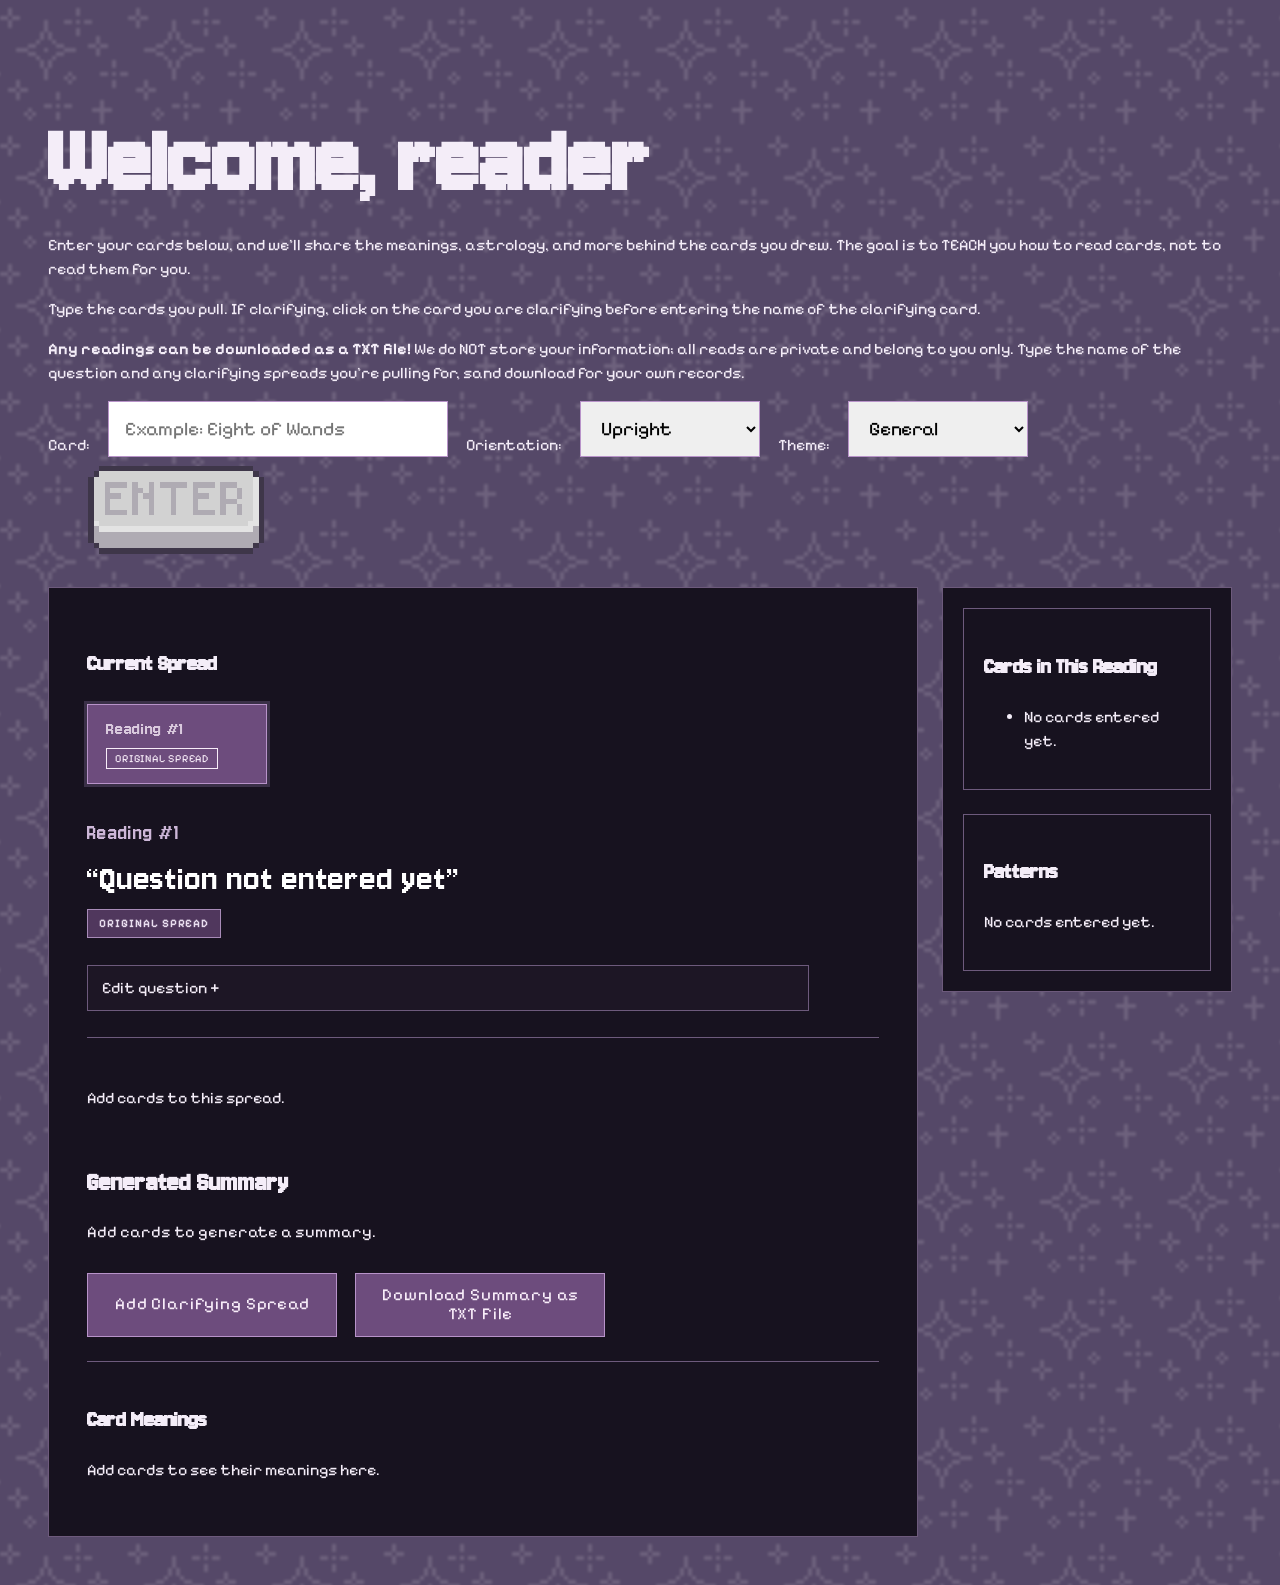
==== index.html @ 384c3857 "removed note text i forgot about" ====
<!DOCTYPE html>
<html>
<head>
  <meta charset="UTF-8">
  <title>Raven's Tarot Reader</title>

  <link rel="preconnect" href="https://fonts.googleapis.com">
  <link rel="preconnect" href="https://fonts.gstatic.com" crossorigin>
  <link href="https://fonts.googleapis.com/css2?family=Jersey+10&family=Pixelify+Sans:wght@400..700&display=swap" rel="stylesheet">

  <link rel="stylesheet" href="style.css?v=20">
</head>

<body>
  <h1>Welcome, reader</h1>

  <p>
    Enter your cards below, and we'll share the meanings, astrology, and more behind the cards you drew. The goal is to TEACH you how to read cards, not to read them for you. 

    <p> Type the cards you pull. If clarifying, click on the card you are clarifying before entering the name of the clarifying card. </p>

   <p> <b>Any readings can be downloaded as a TXT file!</b> We do NOT store your information; all reads are private and belong to you only. Type the name of the question and any clarifying spreads you're pulling for, sand download for your own records. </p>
    <p>
      <p>
        
      </p>
    </p>
  </p>

<section class="entry-area">
  <label for="cardName">Card:</label>
  <input id="cardName" placeholder="Example: Eight of Wands">

  <label for="orientation">Orientation:</label>
  <select id="orientation">
    <option value="upright">Upright</option>
    <option value="reversed">Reversed</option>
  </select>

  <label for="readingTheme">Theme:</label>
  <select id="readingTheme">
    <option value="general">General</option>
    <option value="love">Love</option>
    <option value="career">Career</option>
    <option value="feelings">Feelings</option>
    <option value="advice">Advice</option>
    <option value="outcome">Outcome</option>
  </select>

  <button
    id="addCardButton"
    class="pixel-enter-button"
    type="button"
    aria-label="Add card"
  >
    <img
      id="enterButtonImage"
      src="assets/buttons/enter-unpressed.gif"
      alt=""
      draggable="false"
    >
  </button>
</section>

<main class="reading-layout">
  <section class="spread-panel">
  <h2>Current Spread</h2>

  <div id="reading" class="reading-container"></div>

  <section class="spread-details-list">
    <h2>Card Meanings</h2>
    <div id="cardDetailsList">
      <p>Add cards to see their meanings here.</p>
    </div>
  </section>
</section>

  <aside class="pattern-panel">
    <section class="summary-box">
      <h2>Cards in This Reading</h2>
      <ul id="cardList"></ul>
    </section>

    <section class="summary-box">
      <h2>Patterns</h2>
      <div id="patterns">
        <p>No cards entered yet.</p>
      </div>
    </section>
  </aside>
</main>

  <script>
    

   
  </script>
  <script src="cards.js?v=3"></script>
<script src="script.js?v=20"></script>
</body>
</html>
---- style.css ----
body {
  font-family: Courier, serif;
  background: #16131d;
  color: #f4edf8;
  padding: 40px;
  line-height: 1.5;
}

h1 {
  font-family: "Jersey 10", sans-serif;
  font-size: clamp(3rem, 8vw, 7rem);
  line-height: 0.9;
  margin-bottom: 24px;
  color: #f4edf8;
}

h2,
button,
label {
  font-family: "Jersey 10", sans-serif;
}

body {
  background-color: #2b1a12; /* Fallback color */
  background-image: url("assets/background/raven-background.png");
  background-repeat: repeat;
  background-position: top left;
  background-size: 128px 128px;
}

button {
  font-family: "Jersey 10", sans-serif;
  background: #6d4c7d;
  color: #f8edf9;
  border: 1px solid #b893c9;
  border-radius: 0;
  padding: 12px 18px;
  cursor: pointer;
  letter-spacing: 0.05em;
}

.entry-area {
  display: flex;
  align-items: end;
  gap: 18px;
  flex-wrap: wrap;
  margin-bottom: 32px;
}

.entry-area input,
.entry-area select,
.entry-area button {
  height: 56px;
  box-sizing: border-box;
  font-size: 1.2rem;
  padding: 0 16px;
  border: 1px solid #b893c9;
  border-radius: 0;
}

.entry-area input {
  width: 340px;
}

.entry-area select {
  width: 180px;
}

.entry-area button {
  width: 170px;
  display: inline-flex;
  align-items: center;
  justify-content: center;
}

.reading-layout {
  display: grid;
  grid-template-columns: minmax(0, 3fr) minmax(280px, 1fr);
  gap: 24px;
  align-items: start;
}

.spread-panel,
.pattern-panel,
.card-details-panel,
.summary-box {
  border: 1px solid #6d5a7c;
  background: #17121f;
  border-radius: 0;
  padding: 20px;
}

.pattern-panel {
  display: flex;
  flex-direction: column;
  gap: 24px;
}

.spread-table {
  display: grid;
  grid-template-columns: repeat(5, minmax(120px, 1fr));
  gap: 16px;
  align-items: start;
}

.card-stack {
  display: flex;
  flex-direction: column;
  gap: 8px;
}

.spread-card {
  border: 1px solid #6d5a7c;
  background: #211b2b;
  padding: 10px;
  cursor: pointer;
  box-sizing: border-box;
}

.spread-card img {
  width: 100%;
  height: auto;
  display: block;
  border: 1px solid #6d5a7c;
}

.spread-card-title {
  margin: 8px 0 4px;
  font-family: "Jersey 10", sans-serif;
  font-size: 1.2rem;
}

.spread-card-orientation {
  margin: 0 0 8px;
  font-size: 0.85rem;
}

.clarifier-card {
  margin-left: 12px;
  transform: scale(0.92);
  border-color: #b893c9;
}

.card-controls {
  display: flex;
  gap: 6px;
  flex-wrap: wrap;
  margin-top: 8px;
}

.card-controls button {
  font-size: 0.9rem;
  padding: 6px 8px;
  min-width: auto;
}

.card-image.reversed-card-image,
.spread-card img.reversed-card-image {
  transform: rotate(180deg);
}

.spread-heading {
  display: flex;
  flex-direction: column;
  align-items: flex-start;
  gap: 8px;
  margin-bottom: 28px;
}

.spread-number {
  margin: 0;
  color: #cdb7d8;
  font-family: "Jersey 10", sans-serif;
  font-size: 1.35rem;
  letter-spacing: 0.04em;
}

.spread-question {
  margin: 0;
  max-width: 900px;
  color: #ffffff;
  font-family: "Courier New", monospace;
  font-size: clamp(1.25rem, 2vw, 1.75rem);
  font-weight: normal;
  line-height: 1.45;
}

.spread-tag {
  display: inline-flex;
  align-items: center;
  width: fit-content;
  min-height: 30px;
  padding: 5px 12px;
  border: 1px solid #a88bb8;
  font-family: "Courier New", monospace;
  font-size: 0.75rem;
  font-weight: bold;
  letter-spacing: 0.08em;
  text-transform: uppercase;
}

.original-spread-tag {
  color: #eadff0;
  background: #50375d;
}

.clarifying-spread-tag {
  color: #f4e7ff;
  background: #704d7e;
}

@media (max-width: 1100px) {
  .reading-layout {
    grid-template-columns: 1fr;
  }

  .spread-table {
    grid-template-columns: repeat(3, minmax(120px, 1fr));
  }
}

@media (max-width: 700px) {
  .spread-table {
    grid-template-columns: repeat(2, minmax(120px, 1fr));
  }
}

@media (max-width: 480px) {
  .spread-table {
    grid-template-columns: 1fr;
  }
  
}

.pattern-message {
  border: 2px solid #3b244f;
  padding: 12px;
  margin: 12px 0;
  border-radius: 0;
}

.pattern-message h3 {
  margin: 0 0 8px;
  font-family: "Jersey 10", sans-serif;
  font-size: 1.4rem;
}

.pattern-message p {
  margin: 0;
}

.pattern-label {
  display: inline-block;
  margin-bottom: 8px;
  font-family: "Jersey 10", sans-serif;
  letter-spacing: 0.05em;
  background: rgba(22, 19, 29, 0.12);
  border: 1px solid currentColor;
  padding: 3px 8px;
}

.spread-details-list {
  margin-top: 24px;
  border-top: 1px solid #6d5a7c;
  padding-top: 20px;
}

.card-detail-entry {
  border: 1px solid #6d5a7c;
  background: #211b2b;
  padding: 16px;
  margin-bottom: 16px;
}

.card-detail-clarifier {
  border-color: #b893c9;
  background: #2a2036;
  margin-left: 20px;
}

.card-detail-clarifier h3::before {
  content: "Clarifier: ";
  color: #d8b4fe;
}

.clarified-by-note {
  border: 1px solid #b893c9;
  background: rgba(216, 180, 254, 0.12);
  color: #f4edf8;
  padding: 8px 10px;
}

.card-detail-entry h3 {
  margin-top: 0;
  font-family: "Jersey 10", sans-serif;
  font-size: 1.5rem;
}

.card-detail-entry p {
  margin: 0 0 8px;
}

.active-clarifier-target {
  border: 3px solid #d8b4fe;
  box-shadow: 0 0 0 4px rgba(216, 180, 254, 0.18);
}

.clarifier-card {
  margin-left: 16px;
  transform: scale(0.82);
  transform-origin: top left;
  border-color: #b893c9;
  opacity: 0.95;
}

.clarifier-card img {
  max-height: 180px;
  object-fit: contain;
}

.clarifier-card .spread-card-title {
  font-size: 1rem;
}

.clarifier-card .spread-card-orientation {
  font-size: 0.8rem;
}

.clarifier-card::before {
  content: "Clarifier";
  display: block;
  margin-bottom: 6px;
  font-family: "Jersey 10", sans-serif;
  font-size: 1rem;
  color: #d8b4fe;
}

/* Green: possible pattern */
.pattern-green {
  background: #d8f0df;
  color: #0f5f3d;
}

/* Yellow/gold: clear pattern */
.pattern-yellow {
  background: #fff0bf;
  color: #7a5700;
}

/* Red/burgundy: dominant pattern */
.pattern-red {
  background: #f4d0d6;
  color: #6b1f35;
}

/* -------------------------------------------------------------------------- */
/* Reading layout refresh                                                     */
/* -------------------------------------------------------------------------- */

.spread-panel {
  min-width: 0;
  padding: clamp(24px, 3vw, 42px);
}

.spread-navigation {
  display: flex;
  flex-wrap: wrap;
  gap: 16px;
  margin: 22px 0 34px;
}

.spread-tab {
  display: flex;
  flex: 0 1 310px;
  flex-direction: column;
  align-items: flex-start;
  gap: 5px;
  min-height: 108px;
  padding: 16px 18px;
  text-align: left;
}

.spread-tab-number {
  font-size: 1rem;
  opacity: 0.78;
}

.spread-tab-question {
  font-family: Courier, serif;
  font-size: 0.96rem;
  line-height: 1.35;
}

.spread-tab-tag {
  display: inline-flex;
  margin-top: 4px;
  padding: 3px 8px;
  border: 1px solid currentColor;
  font-family: Courier, serif;
  font-size: 0.68rem;
  letter-spacing: 0.07em;
  text-transform: uppercase;
}

.active-spread-tab {
  box-shadow: 0 0 0 3px rgba(216, 180, 254, 0.18);
}

.reading-spread {
  width: 100%;
  min-width: 0;
}

.spread-heading {
  gap: 9px;
  margin-bottom: 32px;
  padding-bottom: 26px;
  border-bottom: 1px solid #6d5a7c;
}

.spread-number {
  margin: 0;
  color: #cdb7d8;
  font-family: "Jersey 10", sans-serif;
  font-size: 1.35rem;
  letter-spacing: 0.05em;
}

.spread-question-display {
  margin: 0;
  max-width: 950px;
  color: #fff;
  font-family: Courier, serif;
  font-size: clamp(1.15rem, 2vw, 1.65rem);
  font-weight: normal;
  line-height: 1.45;
}

.spread-tag {
  min-height: auto;
  padding: 5px 11px;
  font-size: 0.72rem;
}

.question-editor {
  width: min(100%, 720px);
  margin-top: 18px;
}

.question-editor label {
  display: block;
  margin-bottom: 7px;
  font-size: 1.05rem;
}

.spread-question-input {
  width: 100%;
  min-height: 82px;
  box-sizing: border-box;
  resize: vertical;
  padding: 12px 14px;
  border: 1px solid #b893c9;
  background: #f7f2f8;
  color: #16131d;
  font: 1rem/1.45 Courier, serif;
}

.parent-spread-reference {
  display: flex;
  flex-direction: column;
  gap: 4px;
  max-width: 720px;
  margin-top: 8px;
  padding: 10px 12px;
  border-left: 3px solid #b893c9;
  background: #211b2b;
}

/* Cards now use readable fixed minimum widths and fill available space. */
.reading-spread .spread-table {
  display: grid;
  grid-template-columns: repeat(auto-fit, minmax(210px, 245px));
  gap: 26px;
  justify-content: start;
  align-items: start;
  width: 100%;
  margin: 10px 0 36px;
}

.card-stack {
  min-width: 0;
  gap: 14px;
}

.spread-card {
  display: flex;
  flex-direction: column;
  min-height: 405px;
  padding: 13px;
}

.spread-card-main-button {
  display: flex;
  flex: 1;
  flex-direction: column;
  align-items: center;
  width: 100%;
  min-height: 320px;
  padding: 16px;
  border: 1px solid #b893c9;
  background: #765184;
  box-sizing: border-box;
  text-align: center;
}

.spread-card-main-button img,
.spread-card img {
  width: auto;
  max-width: 100%;
  height: 210px;
  object-fit: contain;
  margin: 0 auto 15px;
}

.spread-card-title {
  margin: 0 0 8px;
  font-size: 1.65rem;
  line-height: 1.05;
}

.spread-card-orientation {
  margin: auto 0 0;
  font-size: 0.94rem;
  font-weight: bold;
}

.remove-card-button {
  width: 100%;
  min-height: 50px;
  margin-top: 12px;
  padding: 11px 14px;
  font-size: 1.05rem;
}

.clarifier-card {
  margin-left: 12px;
  transform: none;
  opacity: 1;
}

.clarifier-card .spread-card-main-button img {
  height: 180px;
}

.clarifier-badge {
  display: inline-flex;
  align-self: flex-start;
  margin-bottom: 8px;
  padding: 3px 8px;
  border: 1px solid #d8b4fe;
  color: #d8b4fe;
  font-family: Courier, serif;
  font-size: 0.7rem;
  letter-spacing: 0.06em;
  text-transform: uppercase;
}

.generated-summary {
  width: 100%;
  max-width: 900px;
  margin-top: 14px;
}

.generated-summary h3 {
  margin: 0 0 14px;
  font-family: "Jersey 10", sans-serif;
  font-size: 1.75rem;
}

.generated-summary p {
  max-width: 850px;
  margin: 0;
  font-size: 1.02rem;
  line-height: 1.75;
}

.spread-action-buttons {
  display: flex;
  flex-wrap: wrap;
  align-items: stretch;
  gap: 14px;
  width: 100%;
  margin-top: 26px;
}

.spread-action-buttons button {
  display: inline-flex;
  align-items: center;
  justify-content: center;
  min-width: 210px;
  min-height: 54px;
  padding: 12px 20px;
  font-size: 1.05rem;
  line-height: 1.15;
}

@media (max-width: 700px) {
  body {
    padding: 22px;
  }

  .spread-navigation {
    flex-direction: column;
  }

  .spread-tab {
    flex-basis: auto;
    width: 100%;
    box-sizing: border-box;
  }

  .reading-spread .spread-table {
    grid-template-columns: repeat(auto-fit, minmax(190px, 1fr));
  }
}

@media (max-width: 480px) {
  .reading-spread .spread-table {
    grid-template-columns: 1fr;
  }

  .spread-action-buttons {
    flex-direction: column;
  }

  .spread-action-buttons button {
    width: 100%;
  }
}


/* -------------------------------------------------------------------------- */
/* July 24 layout correction                                                   */
/* -------------------------------------------------------------------------- */

:root {
  --body-font: "Pixelify Sans", sans-serif;
  --heading-font: "Jersey 10", sans-serif;
}

body,
input,
select,
textarea,
p,
li,
small,
label,
.spread-tag,
.spread-tab-tag,
.spread-card-orientation,
.parent-spread-reference,
.generated-summary p,
.card-detail-entry p,
.pattern-message p {
  font-family: var(--body-font);
}

h1,
h2,
h3,
h4,
button,
.spread-number,
.spread-question-display,
.spread-card-title,
.spread-tab-number {
  font-family: var(--heading-font);
}

/* The #reading element is only a wrapper. Making it a grid caused the entire
   reading section to occupy one card-width column. */
#reading.reading-container {
  display: block;
  width: 100%;
  min-width: 0;
}

/* One compact navigation tab per spread. The question appears only once,
   in the active spread header below. */
.spread-navigation {
  display: flex;
  flex-wrap: wrap;
  gap: 14px;
}

.spread-tab {
  flex: 0 0 auto;
  width: auto;
  min-width: 180px;
  min-height: 76px;
  padding: 14px 18px;
}

.spread-tab-number {
  font-size: 1.2rem;
}

.spread-tab-tag {
  font-family: var(--body-font);
}

.spread-tab-question {
  display: none;
}

.spread-question-display {
  max-width: 1000px;
  font-family: var(--heading-font);
  font-size: clamp(1.8rem, 3vw, 2.8rem);
  line-height: 1.05;
  letter-spacing: 0.02em;
}

.spread-question-input {
  font-family: var(--body-font);
  font-size: 1.05rem;
}

/* Keep cards in horizontal rows until the viewport genuinely becomes narrow. */
.reading-spread .spread-table {
  display: grid;
  grid-template-columns: repeat(auto-fill, minmax(230px, 250px));
  gap: 30px;
  justify-content: start;
  align-items: start;
  width: 100%;
}

.card-stack {
  width: 100%;
  min-width: 0;
}

.spread-card {
  width: 100%;
}

/* Action buttons form one spaced row, wrapping only when needed. */
.spread-action-buttons {
  display: flex;
  flex-direction: row;
  flex-wrap: wrap;
  gap: 18px;
  align-items: stretch;
}

.spread-action-buttons button {
  flex: 0 1 250px;
  min-width: 230px;
}

@media (max-width: 760px) {
  .reading-spread .spread-table {
    grid-template-columns: repeat(2, minmax(190px, 1fr));
  }
}

@media (max-width: 500px) {
  .reading-spread .spread-table {
    grid-template-columns: 1fr;
  }

  .spread-action-buttons {
    flex-direction: column;
  }

  .spread-action-buttons button {
    width: 100%;
    min-width: 0;
  }
}


/* -------------------------------------------------------------------------- */
/* July 24 clarifier tree + question editor cleanup                           */
/* -------------------------------------------------------------------------- */

body {
  font-family: var(--body-font);
}

p,
ul,
ol,
li,
input,
select,
textarea,
label,
small,
.spread-tag,
.spread-tab-tag,
.spread-card-orientation,
.parent-spread-reference,
.generated-summary p,
.card-detail-entry p,
.pattern-message p,
.empty-spread-message,
.clarifier-badge,
.remove-card-button,
.spread-action-buttons button,
.entry-area button,
.spread-question-input,
.question-editor summary,
.question-editor-label {
  font-family: var(--body-font);
}

h1,
h2,
h3,
h4,
.spread-number,
.spread-question-display,
.spread-card-title,
.spread-tab-number,
.generated-summary h3,
.pattern-message h3,
.card-detail-entry h3 {
  font-family: var(--heading-font);
}

button {
  font-family: var(--body-font);
}

.spread-question-display {
  max-width: 840px;
}

.question-editor {
  width: min(100%, 720px);
  margin-top: 18px;
  border: 1px solid #6d5a7c;
  background: #1d1625;
}

.question-editor summary {
  list-style: none;
  cursor: pointer;
  padding: 10px 14px;
  font-size: 1rem;
  color: #f4edf8;
}

.question-editor summary::-webkit-details-marker {
  display: none;
}

.question-editor summary::after {
  content: " +";
}

.question-editor-open summary::after,
.question-editor[open] summary::after {
  content: " −";
}

.question-editor-label {
  display: block;
  padding: 0 14px 8px;
  font-size: 0.95rem;
}

.question-editor .spread-question-input {
  display: block;
  width: calc(100% - 28px);
  margin: 0 14px 14px;
}

.reading-spread .spread-table {
  grid-template-columns: repeat(auto-fill, minmax(255px, 275px));
  gap: 34px 22px;
}

.card-stack {
  display: flex;
  flex-direction: column;
  align-items: center;
  width: 100%;
}

.card-stack > .spread-card {
  width: 100%;
}

.card-stack-with-clarifiers {
  align-items: stretch;
}

.clarifier-tree {
  position: relative;
  width: 100%;
  margin-top: 2px;
  padding-top: 26px;
}

.clarifier-tree::before {
  content: "";
  position: absolute;
  top: 0;
  left: 50%;
  width: 1px;
  height: 24px;
  background: #b893c9;
  transform: translateX(-50%);
}

.clarifier-row {
  position: relative;
  display: flex;
  justify-content: center;
  gap: 12px;
  flex-wrap: nowrap;
  width: 100%;
  padding-top: 18px;
}

.clarifier-row::before {
  content: "";
  position: absolute;
  top: 0;
  left: 18%;
  right: 18%;
  height: 1px;
  background: #b893c9;
}

.single-clarifier .clarifier-row::before {
  left: 50%;
  right: 50%;
}

.clarifier-node {
  position: relative;
  display: flex;
  justify-content: center;
  flex: 1 1 0;
  min-width: 0;
  padding-top: 18px;
}

.clarifier-node::before {
  content: "";
  position: absolute;
  top: 0;
  left: 50%;
  width: 1px;
  height: 18px;
  background: #b893c9;
  transform: translateX(-50%);
}

.single-clarifier .clarifier-node {
  flex: 0 1 72%;
}

.clarifier-node .spread-card {
  width: 100%;
}

.clarifier-card {
  margin-left: 0;
  min-height: auto;
  padding: 8px;
  border-color: #b893c9;
}

.clarifier-card .spread-card-main-button {
  min-height: 230px;
  padding: 12px 10px;
}

.clarifier-card .spread-card-main-button img {
  height: 132px;
  margin-bottom: 10px;
}

.clarifier-card .spread-card-title {
  font-size: 1.12rem;
  line-height: 1.05;
}

.clarifier-card .spread-card-orientation {
  margin-top: 6px;
  font-size: 0.82rem;
}

.clarifier-card .remove-card-button {
  min-height: 40px;
  margin-top: 8px;
  font-size: 0.92rem;
}

.clarifier-badge {
  margin-bottom: 6px;
  font-size: 0.72rem;
}

@media (max-width: 900px) {
  .reading-spread .spread-table {
    grid-template-columns: repeat(auto-fit, minmax(240px, 1fr));
  }
}

@media (max-width: 760px) {
  .clarifier-row {
    flex-wrap: wrap;
  }

  .clarifier-row::before {
    display: none;
  }

  .clarifier-node {
    flex: 0 1 70%;
  }
}

@media (max-width: 560px) {
  .question-editor {
    width: 100%;
  }

  .clarifier-node,
  .single-clarifier .clarifier-node {
    flex-basis: 100%;
  }
}


/* -------------------------------------------------------------------------- */
/* Animated pixel-art Enter button                                             */
/* -------------------------------------------------------------------------- */

/* This overrides the regular .entry-area button rules for this image button. */
.entry-area .pixel-enter-button {
  width: 220px;
  height: 220px;
  flex: 0 0 220px;
  align-self: center;
  padding: 0;
  margin: -70px 0 -70px -12px;
  border: 0;
  outline: 0;
  background: transparent;
  box-shadow: none;
  appearance: none;
  -webkit-appearance: none;
  overflow: visible;
  cursor: pointer;
}

.entry-area .pixel-enter-button:hover,
.entry-area .pixel-enter-button:active {
  border: 0;
  background: transparent;
  box-shadow: none;
}

.entry-area .pixel-enter-button:active {
  transform: translateY(2px);
}

.entry-area .pixel-enter-button:focus-visible {
  outline: 3px solid #d8ba5e;
  outline-offset: -48px;
}

.entry-area .pixel-enter-button img {
  display: block;
  width: 100%;
  height: 100%;
  object-fit: contain;
  image-rendering: pixelated;
  image-rendering: crisp-edges;
  pointer-events: none;
  user-select: none;
  -webkit-user-drag: none;
}

@media (max-width: 700px) {
  .entry-area .pixel-enter-button {
    width: 190px;
    height: 190px;
    flex-basis: 190px;
    margin: -58px 0 -58px -10px;
  }
}


/* -------------------------------------------------------------------------- */
/* Enter button final visibility fix                                           */
/* -------------------------------------------------------------------------- */

section.entry-area button.pixel-enter-button {
  display: inline-flex !important;
  align-items: center !important;
  justify-content: center !important;
  width: 220px !important;
  height: 220px !important;
  min-width: 220px !important;
  min-height: 220px !important;
  flex: 0 0 220px !important;
  padding: 0 !important;
  margin: -70px 0 -70px 18px !important;
  border: 0 !important;
  background: transparent !important;
  overflow: visible !important;
  box-shadow: none !important;
}

section.entry-area button.pixel-enter-button > img#enterButtonImage {
  display: block !important;
  width: 220px !important;
  height: 220px !important;
  max-width: none !important;
  object-fit: contain !important;
  opacity: 1 !important;
  visibility: visible !important;
  image-rendering: pixelated;
  pointer-events: none;
}

@media (max-width: 700px) {
  section.entry-area button.pixel-enter-button {
    width: 190px !important;
    height: 190px !important;
    min-width: 190px !important;
    min-height: 190px !important;
    flex-basis: 190px !important;
    margin: -58px 0 -58px 10px !important;
  }

  section.entry-area button.pixel-enter-button > img#enterButtonImage {
    width: 190px !important;
    height: 190px !important;
  }
}
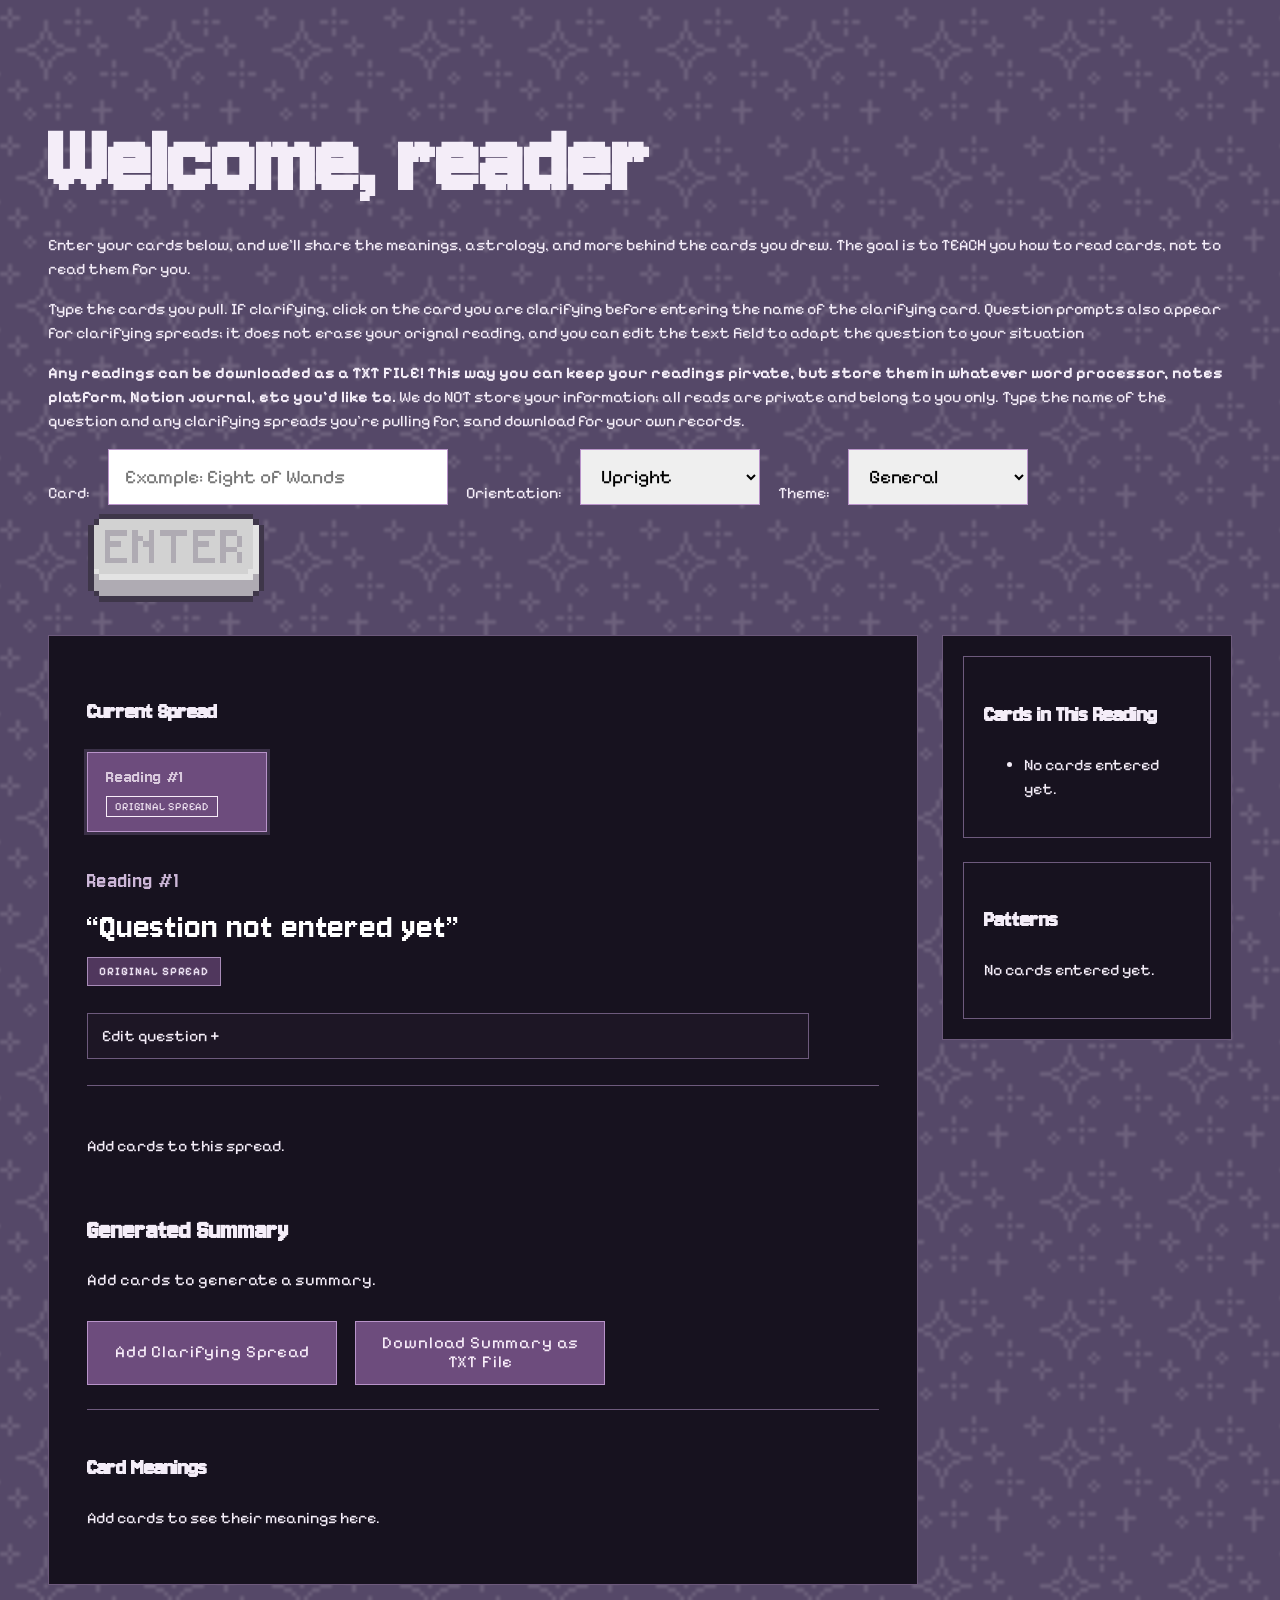
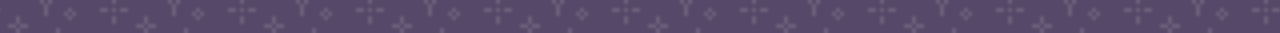
==== commit 5743f3de: "Updated the main text on site Updated instructions for clarifying cards and improved the download me" ====
--- a/index.html
+++ b/index.html
@@ -9,7 +9,7 @@
   <link rel="preconnect" href="https://fonts.gstatic.com" crossorigin>
   <link href="https://fonts.googleapis.com/css2?family=Jersey+10&family=Pixelify+Sans:wght@400..700&display=swap" rel="stylesheet">
 
-  <link rel="stylesheet" href="style.css?v=20">
+  <link rel="stylesheet" href="style.css?v=21">
 </head>
 
 <body>
@@ -18,9 +18,9 @@
   <p>
     Enter your cards below, and we'll share the meanings, astrology, and more behind the cards you drew. The goal is to TEACH you how to read cards, not to read them for you. 
 
-    <p> Type the cards you pull. If clarifying, click on the card you are clarifying before entering the name of the clarifying card. </p>
+    <p> Type the cards you pull. If clarifying, click on the card you are clarifying before entering the name of the clarifying card. Question prompts also appear for clarifying spreads; it does not erase your orignal reading, and you can edit the text field to adapt the question to your situation </p>
 
-   <p> <b>Any readings can be downloaded as a TXT file!</b> We do NOT store your information; all reads are private and belong to you only. Type the name of the question and any clarifying spreads you're pulling for, sand download for your own records. </p>
+   <p> <b>Any readings can be downloaded as a TXT FILE! This way you can keep your readings pirvate, but store them in whatever word processor, notes platform, Notion journal, etc you'd like to. </b> We do NOT store your information; all reads are private and belong to you only. Type the name of the question and any clarifying spreads you're pulling for, sand download for your own records. </p>
     <p>
       <p>
         
@@ -97,7 +97,19 @@
 
    
   </script>
-  <script src="cards.js?v=3"></script>
-<script src="script.js?v=20"></script>
+  <!-- Local card data loads first so the site always has an offline fallback. -->
+  <script src="cards.js?v=4"></script>
+
+  <!-- Google Sheet values overlay cards.js when the reference sheet is reachable. -->
+  <script src="sheet-loader.js?v=1"></script>
+
+  <!-- Wait for the Sheet attempt to finish before the reader builds card aliases. -->
+  <script>
+    (window.tarotDataReady || Promise.resolve()).finally(function () {
+      const readerScript = document.createElement("script");
+      readerScript.src = "script.js?v=22";
+      document.body.appendChild(readerScript);
+    });
+  </script>
 </body>
 </html>
--- a/style.css
+++ b/style.css
@@ -1148,3 +1148,194 @@
     height: 190px !important;
   }
 }
+
+/* -------------------------------------------------------------------------- */
+/* Follow-up question prompts                                                  */
+/* -------------------------------------------------------------------------- */
+
+.follow-up-prompt-box {
+  margin-top: 18px;
+  padding: 16px;
+  border: 2px solid #b893c9;
+  background: #17121f;
+}
+
+.follow-up-prompt-label {
+  margin: 0 0 7px;
+  font-family: var(--heading-font, "Jersey 10", sans-serif);
+  font-size: 1.35rem;
+  letter-spacing: 0.04em;
+}
+
+.follow-up-prompt-text {
+  margin: 0 0 14px;
+  line-height: 1.55;
+}
+
+.follow-up-prompt-open-button {
+  min-height: 44px;
+  padding: 9px 14px;
+  font-size: 1rem;
+}
+
+.followup-spread-tag {
+  color: #f1e7f6;
+  background: #604367;
+}
+
+body.follow-up-modal-active {
+  overflow: hidden;
+}
+
+.follow-up-modal {
+  position: fixed;
+  inset: 0;
+  z-index: 10000;
+  display: none;
+  align-items: center;
+  justify-content: center;
+  padding: 24px;
+}
+
+.follow-up-modal.follow-up-modal-open {
+  display: flex;
+}
+
+.follow-up-modal-backdrop {
+  position: absolute;
+  inset: 0;
+  background: rgba(10, 7, 13, 0.78);
+}
+
+.follow-up-modal-panel {
+  position: relative;
+  z-index: 1;
+  width: min(720px, 100%);
+  max-height: calc(100vh - 48px);
+  overflow-y: auto;
+  box-sizing: border-box;
+  padding: clamp(24px, 4vw, 42px);
+  border: 2px solid #b893c9;
+  background: #211b2b;
+  box-shadow: 0 18px 70px rgba(0, 0, 0, 0.45);
+}
+
+.follow-up-modal-panel h2 {
+  margin: 0 44px 10px 0;
+  font-size: clamp(2rem, 5vw, 3rem);
+  line-height: 1;
+}
+
+.follow-up-modal-subtitle {
+  margin: 0 0 24px;
+  line-height: 1.55;
+}
+
+.follow-up-modal-panel label {
+  display: block;
+  margin: 18px 0 7px;
+  font-size: 1.15rem;
+}
+
+.follow-up-modal-panel textarea,
+.follow-up-modal-panel select {
+  width: 100%;
+  box-sizing: border-box;
+  border: 1px solid #b893c9;
+  border-radius: 0;
+  background: #f7f2f8;
+  color: #16131d;
+  font: 1rem/1.45 var(--body-font, "Pixelify Sans", sans-serif);
+}
+
+.follow-up-modal-panel textarea {
+  min-height: 130px;
+  resize: vertical;
+  padding: 12px 14px;
+}
+
+.follow-up-modal-panel select {
+  min-height: 50px;
+  padding: 0 12px;
+}
+
+.follow-up-prompt-source {
+  margin: 14px 0 0;
+  color: #cdb7d8;
+  font-size: 0.9rem;
+}
+
+.follow-up-modal-close {
+  position: absolute;
+  top: 12px;
+  right: 12px;
+  min-width: 42px;
+  min-height: 42px;
+  padding: 0;
+  font-family: var(--heading-font, "Jersey 10", sans-serif);
+  font-size: 1.8rem;
+  line-height: 1;
+}
+
+.follow-up-enter-button.pixel-enter-button {
+  display: flex;
+  align-items: center;
+  justify-content: center;
+  width: 180px;
+  height: 180px;
+  min-width: 180px;
+  min-height: 180px;
+  margin: -38px auto -42px;
+  padding: 0;
+  border: 0;
+  background: transparent;
+  box-shadow: none;
+  overflow: visible;
+}
+
+.follow-up-enter-button.pixel-enter-button:hover,
+.follow-up-enter-button.pixel-enter-button:active {
+  background: transparent;
+  border: 0;
+}
+
+.follow-up-enter-button.pixel-enter-button:active {
+  transform: translateY(2px);
+}
+
+.follow-up-enter-button.pixel-enter-button:focus-visible {
+  outline: 3px solid #d8ba5e;
+  outline-offset: -38px;
+}
+
+.follow-up-enter-button.pixel-enter-button img {
+  display: block;
+  width: 180px;
+  height: 180px;
+  max-width: none;
+  object-fit: contain;
+  image-rendering: pixelated;
+  image-rendering: crisp-edges;
+  pointer-events: none;
+  user-select: none;
+  -webkit-user-drag: none;
+}
+
+@media (max-width: 600px) {
+  .follow-up-modal {
+    padding: 12px;
+  }
+
+  .follow-up-modal-panel {
+    max-height: calc(100vh - 24px);
+    padding: 24px 18px;
+  }
+
+  .follow-up-enter-button.pixel-enter-button,
+  .follow-up-enter-button.pixel-enter-button img {
+    width: 160px;
+    height: 160px;
+    min-width: 160px;
+    min-height: 160px;
+  }
+}
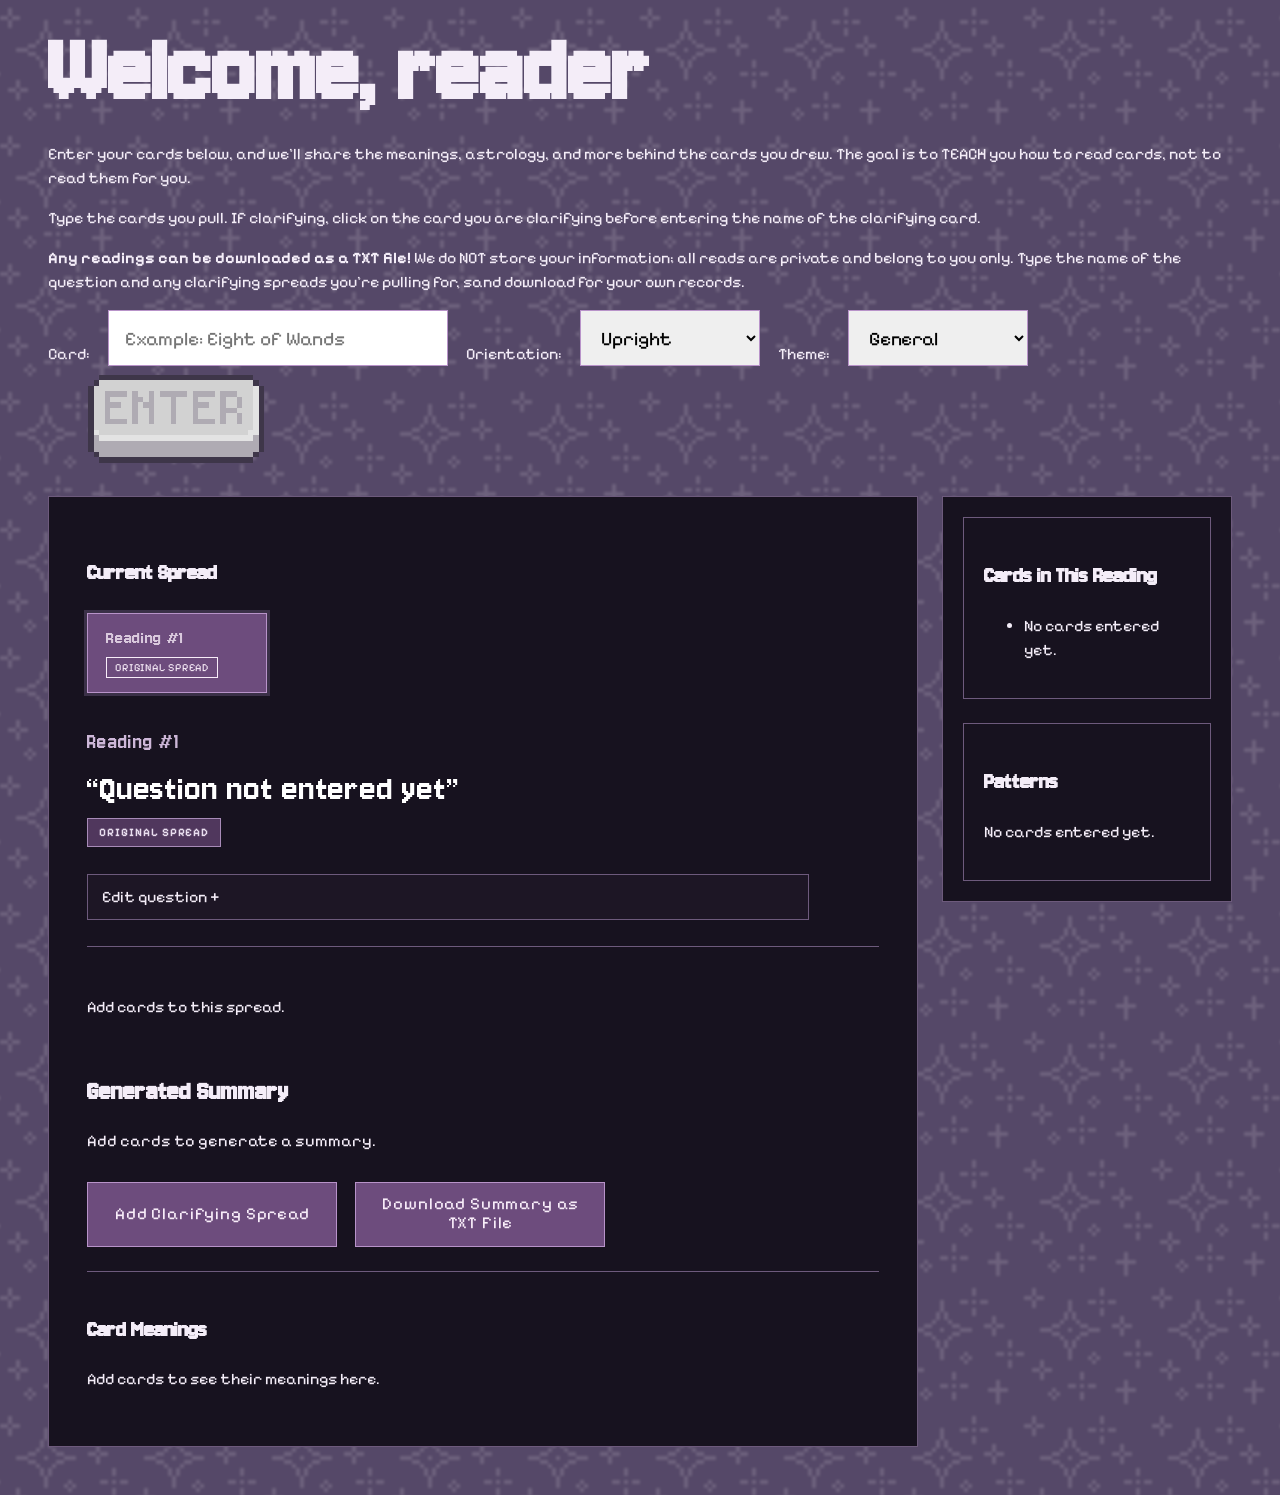
==== commit 00d9fb24: "ah fuck. hopefully the pop up shows up this time?" ====
--- a/index.html
+++ b/index.html
@@ -18,9 +18,9 @@
   <p>
     Enter your cards below, and we'll share the meanings, astrology, and more behind the cards you drew. The goal is to TEACH you how to read cards, not to read them for you. 
 
-    <p> Type the cards you pull. If clarifying, click on the card you are clarifying before entering the name of the clarifying card. Question prompts also appear for clarifying spreads; it does not erase your orignal reading, and you can edit the text field to adapt the question to your situation </p>
+    <p> Type the cards you pull. If clarifying, click on the card you are clarifying before entering the name of the clarifying card. </p>
 
-   <p> <b>Any readings can be downloaded as a TXT FILE! This way you can keep your readings pirvate, but store them in whatever word processor, notes platform, Notion journal, etc you'd like to. </b> We do NOT store your information; all reads are private and belong to you only. Type the name of the question and any clarifying spreads you're pulling for, sand download for your own records. </p>
+   <p> <b>Any readings can be downloaded as a TXT file!</b> We do NOT store your information; all reads are private and belong to you only. Type the name of the question and any clarifying spreads you're pulling for, sand download for your own records. </p>
     <p>
       <p>
         
--- a/style.css
+++ b/style.css
@@ -2,7 +2,7 @@
   font-family: Courier, serif;
   background: #16131d;
   color: #f4edf8;
-  padding: 40px;
+  padding: 18px 40px 40px;
   line-height: 1.5;
 }
 
@@ -10,6 +10,7 @@
   font-family: "Jersey 10", sans-serif;
   font-size: clamp(3rem, 8vw, 7rem);
   line-height: 0.9;
+  margin-top: 0;
   margin-bottom: 24px;
   color: #f4edf8;
 }
@@ -1178,6 +1179,23 @@
   font-size: 1rem;
 }
 
+
+.food-for-thought-box {
+  margin-top: 22px;
+}
+
+.food-for-thought-box .follow-up-prompt-label {
+  font-size: 1.65rem;
+}
+
+.follow-up-modal-note {
+  margin: 16px 0 4px;
+  padding: 10px 12px;
+  border-left: 3px solid #b893c9;
+  background: #17121f;
+  line-height: 1.5;
+}
+
 .followup-spread-tag {
   color: #f1e7f6;
   background: #604367;
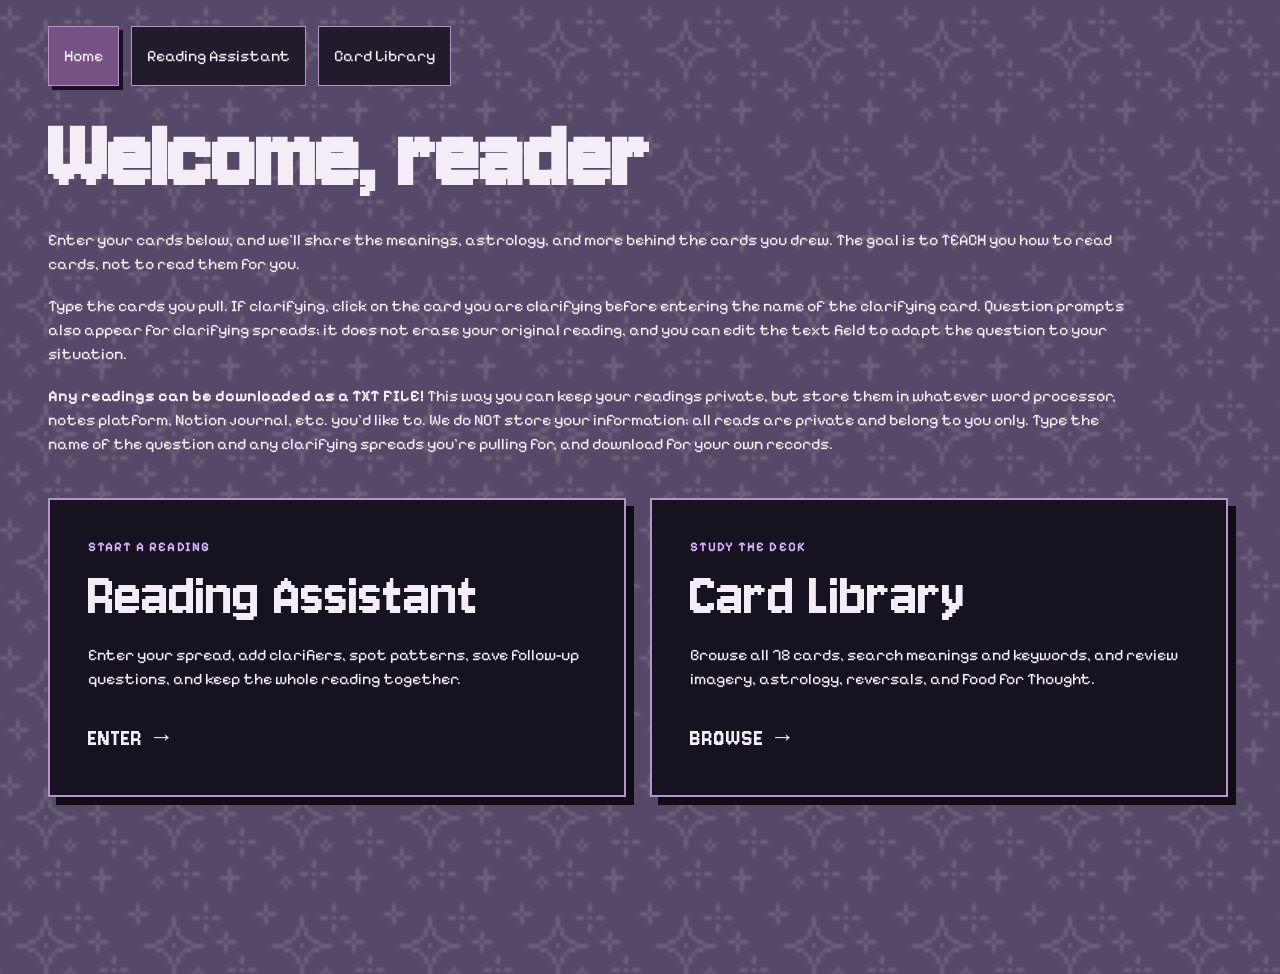
==== commit 2e19081c: "new website structure + library add on" ====
--- a/index.html
+++ b/index.html
@@ -1,115 +1,56 @@
-
 <!DOCTYPE html>
 <html>
 <head>
   <meta charset="UTF-8">
+  <meta name="viewport" content="width=device-width, initial-scale=1.0">
   <title>Raven's Tarot Reader</title>
 
   <link rel="preconnect" href="https://fonts.googleapis.com">
   <link rel="preconnect" href="https://fonts.gstatic.com" crossorigin>
   <link href="https://fonts.googleapis.com/css2?family=Jersey+10&family=Pixelify+Sans:wght@400..700&display=swap" rel="stylesheet">
+  <link rel="stylesheet" href="style.css?v=24">
+</head>
+<body class="home-page">
+  <nav class="site-nav" aria-label="Main navigation">
+    <a class="site-nav-link active" href="index.html">Home</a>
+    <a class="site-nav-link" href="reader.html">Reading Assistant</a>
+    <a class="site-nav-link" href="library.html">Card Library</a>
+  </nav>
 
-  <link rel="stylesheet" href="style.css?v=21">
-</head>
+  <main class="home-shell">
+    <section class="home-intro">
+      <h1>Welcome, reader</h1>
 
-<body>
-  <h1>Welcome, reader</h1>
+      <div class="home-description">
+        <p>
+          Enter your cards below, and we'll share the meanings, astrology, and more behind the cards you drew. The goal is to TEACH you how to read cards, not to read them for you.
+        </p>
 
-  <p>
-    Enter your cards below, and we'll share the meanings, astrology, and more behind the cards you drew. The goal is to TEACH you how to read cards, not to read them for you. 
+        <p>
+          Type the cards you pull. If clarifying, click on the card you are clarifying before entering the name of the clarifying card. Question prompts also appear for clarifying spreads; it does not erase your original reading, and you can edit the text field to adapt the question to your situation.
+        </p>
 
-    <p> Type the cards you pull. If clarifying, click on the card you are clarifying before entering the name of the clarifying card. </p>
-
-   <p> <b>Any readings can be downloaded as a TXT file!</b> We do NOT store your information; all reads are private and belong to you only. Type the name of the question and any clarifying spreads you're pulling for, sand download for your own records. </p>
-    <p>
-      <p>
-        
-      </p>
-    </p>
-  </p>
-
-<section class="entry-area">
-  <label for="cardName">Card:</label>
-  <input id="cardName" placeholder="Example: Eight of Wands">
-
-  <label for="orientation">Orientation:</label>
-  <select id="orientation">
-    <option value="upright">Upright</option>
-    <option value="reversed">Reversed</option>
-  </select>
-
-  <label for="readingTheme">Theme:</label>
-  <select id="readingTheme">
-    <option value="general">General</option>
-    <option value="love">Love</option>
-    <option value="career">Career</option>
-    <option value="feelings">Feelings</option>
-    <option value="advice">Advice</option>
-    <option value="outcome">Outcome</option>
-  </select>
-
-  <button
-    id="addCardButton"
-    class="pixel-enter-button"
-    type="button"
-    aria-label="Add card"
-  >
-    <img
-      id="enterButtonImage"
-      src="assets/buttons/enter-unpressed.gif"
-      alt=""
-      draggable="false"
-    >
-  </button>
-</section>
-
-<main class="reading-layout">
-  <section class="spread-panel">
-  <h2>Current Spread</h2>
-
-  <div id="reading" class="reading-container"></div>
-
-  <section class="spread-details-list">
-    <h2>Card Meanings</h2>
-    <div id="cardDetailsList">
-      <p>Add cards to see their meanings here.</p>
-    </div>
-  </section>
-</section>
-
-  <aside class="pattern-panel">
-    <section class="summary-box">
-      <h2>Cards in This Reading</h2>
-      <ul id="cardList"></ul>
+        <p>
+          <strong>Any readings can be downloaded as a TXT FILE!</strong> This way you can keep your readings private, but store them in whatever word processor, notes platform, Notion journal, etc. you'd like to. We do NOT store your information; all reads are private and belong to you only. Type the name of the question and any clarifying spreads you're pulling for, and download for your own records.
+        </p>
+      </div>
     </section>
 
-    <section class="summary-box">
-      <h2>Patterns</h2>
-      <div id="patterns">
-        <p>No cards entered yet.</p>
-      </div>
+    <section class="home-destinations" aria-label="Choose where to go">
+      <a class="home-destination-card" href="reader.html">
+        <span class="home-destination-kicker">START A READING</span>
+        <span class="home-destination-title">Reading Assistant</span>
+        <span class="home-destination-copy">Enter your spread, add clarifiers, spot patterns, save follow-up questions, and keep the whole reading together.</span>
+        <span class="home-destination-action">ENTER →</span>
+      </a>
+
+      <a class="home-destination-card" href="library.html">
+        <span class="home-destination-kicker">STUDY THE DECK</span>
+        <span class="home-destination-title">Card Library</span>
+        <span class="home-destination-copy">Browse all 78 cards, search meanings and keywords, and review imagery, astrology, reversals, and Food for Thought.</span>
+        <span class="home-destination-action">BROWSE →</span>
+      </a>
     </section>
-  </aside>
-</main>
-
-  <script>
-    
-
-   
-  </script>
-  <!-- Local card data loads first so the site always has an offline fallback. -->
-  <script src="cards.js?v=4"></script>
-
-  <!-- Google Sheet values overlay cards.js when the reference sheet is reachable. -->
-  <script src="sheet-loader.js?v=1"></script>
-
-  <!-- Wait for the Sheet attempt to finish before the reader builds card aliases. -->
-  <script>
-    (window.tarotDataReady || Promise.resolve()).finally(function () {
-      const readerScript = document.createElement("script");
-      readerScript.src = "script.js?v=22";
-      document.body.appendChild(readerScript);
-    });
-  </script>
+  </main>
 </body>
 </html>
--- a/style.css
+++ b/style.css
@@ -1357,3 +1357,437 @@
     min-height: 160px;
   }
 }
+
+
+/* -------------------------------------------------------------------------- */
+/* Multi-page navigation + Card Library                                       */
+/* -------------------------------------------------------------------------- */
+
+.site-nav {
+  display: flex;
+  gap: 12px;
+  align-items: center;
+  margin: 0 0 26px;
+  padding: 0;
+}
+
+.site-nav-link {
+  display: inline-flex;
+  align-items: center;
+  min-height: 42px;
+  padding: 8px 15px;
+  border: 1px solid #b893c9;
+  background: #211b2b;
+  color: #f4edf8;
+  font-family: var(--body-font, "Pixelify Sans", sans-serif);
+  font-size: 1rem;
+  text-decoration: none;
+}
+
+.site-nav-link:hover,
+.site-nav-link:focus-visible {
+  background: #50375d;
+}
+
+.site-nav-link.active {
+  background: #765184;
+  box-shadow: 4px 4px 0 #17121f;
+}
+
+.library-header {
+  max-width: 1000px;
+  margin-bottom: 28px;
+}
+
+.library-header h1 {
+  margin-bottom: 16px;
+}
+
+.eyebrow {
+  margin: 0 0 8px;
+  font-weight: 700;
+  letter-spacing: 0.12em;
+}
+
+.library-intro {
+  max-width: 900px;
+  margin: 0;
+  font-size: 1.08rem;
+  line-height: 1.65;
+}
+
+.library-controls {
+  display: flex;
+  flex-wrap: wrap;
+  align-items: end;
+  gap: 16px;
+  margin: 0 0 18px;
+  padding: 18px;
+  border: 1px solid #6d5a7c;
+  background: #17121f;
+}
+
+.library-control-group {
+  display: flex;
+  flex: 0 1 210px;
+  flex-direction: column;
+  gap: 6px;
+}
+
+.library-search-group {
+  flex: 1 1 390px;
+}
+
+.library-controls input,
+.library-controls select {
+  width: 100%;
+  min-height: 48px;
+  box-sizing: border-box;
+  padding: 9px 12px;
+  border: 1px solid #b893c9;
+  border-radius: 0;
+  background: #f7f2f8;
+  color: #16131d;
+  font: 1rem/1.3 var(--body-font, "Pixelify Sans", sans-serif);
+}
+
+.library-controls button {
+  min-height: 48px;
+}
+
+.library-status-row {
+  display: flex;
+  justify-content: space-between;
+  gap: 18px;
+  margin: 0 0 16px;
+}
+
+.library-status-row p {
+  margin: 0;
+}
+
+.library-source {
+  opacity: 0.72;
+}
+
+.card-library-grid {
+  display: grid;
+  grid-template-columns: repeat(auto-fill, minmax(220px, 1fr));
+  gap: 22px;
+  align-items: stretch;
+}
+
+.library-card {
+  min-width: 0;
+  border: 1px solid #6d5a7c;
+  background: #17121f;
+}
+
+.library-card-open {
+  display: flex;
+  width: 100%;
+  height: 100%;
+  flex-direction: column;
+  padding: 14px;
+  border: 0;
+  background: transparent;
+  color: inherit;
+  text-align: left;
+}
+
+.library-card-open:hover,
+.library-card-open:focus-visible {
+  background: #211b2b;
+  box-shadow: inset 0 0 0 2px #b893c9;
+}
+
+.library-card-image-wrap {
+  display: flex;
+  align-items: center;
+  justify-content: center;
+  width: 100%;
+  min-height: 260px;
+  margin-bottom: 14px;
+  background: #100c15;
+}
+
+.library-card-image-wrap img {
+  width: auto;
+  max-width: 100%;
+  height: 250px;
+  object-fit: contain;
+}
+
+.library-image-placeholder {
+  opacity: 0.6;
+}
+
+.library-card-copy h2 {
+  margin: 3px 0 9px;
+  font-size: 1.8rem;
+}
+
+.library-card-suit,
+.library-card-keywords,
+.library-card-summary {
+  margin: 0 0 10px;
+}
+
+.library-card-suit {
+  opacity: 0.72;
+  font-size: 0.88rem;
+}
+
+.library-card-keywords {
+  color: #d8b4fe;
+  font-size: 0.9rem;
+}
+
+.library-card-summary {
+  display: -webkit-box;
+  overflow: hidden;
+  -webkit-line-clamp: 3;
+  -webkit-box-orient: vertical;
+  line-height: 1.45;
+}
+
+.library-card-view {
+  display: inline-block;
+  margin-top: auto;
+  padding-top: 8px;
+  font-weight: 700;
+}
+
+.library-empty {
+  grid-column: 1 / -1;
+  padding: 38px;
+  border: 1px solid #6d5a7c;
+  background: #17121f;
+  text-align: center;
+}
+
+.card-library-dialog {
+  width: min(920px, calc(100vw - 36px));
+  max-height: calc(100vh - 36px);
+  overflow: auto;
+  box-sizing: border-box;
+  padding: 24px;
+  border: 2px solid #b893c9;
+  border-radius: 0;
+  background: #17121f;
+  color: #f4edf8;
+}
+
+.card-library-dialog::backdrop {
+  background: rgba(10, 7, 13, 0.78);
+}
+
+.library-dialog-close {
+  position: sticky;
+  top: 0;
+  float: right;
+  z-index: 2;
+  min-width: 46px;
+  min-height: 46px;
+  padding: 4px 12px;
+  font-size: 1.8rem;
+}
+
+.library-detail-heading {
+  display: grid;
+  grid-template-columns: minmax(160px, 220px) 1fr;
+  gap: 26px;
+  align-items: start;
+  margin-bottom: 28px;
+}
+
+.library-detail-heading img {
+  width: 100%;
+  height: auto;
+  max-height: 360px;
+  object-fit: contain;
+}
+
+.library-detail-heading h2 {
+  margin: 0 0 14px;
+  font-size: clamp(2.4rem, 6vw, 4.7rem);
+  line-height: 0.95;
+}
+
+.library-detail-heading p {
+  margin: 0 0 7px;
+}
+
+.library-detail-grid {
+  display: grid;
+  grid-template-columns: repeat(2, minmax(0, 1fr));
+  gap: 18px;
+}
+
+.library-detail-section,
+.library-food-for-thought {
+  margin: 0 0 18px;
+  padding: 18px;
+  border: 1px solid #6d5a7c;
+  background: #211b2b;
+}
+
+.library-detail-section h3,
+.library-food-for-thought h3 {
+  margin: 0 0 10px;
+  font-size: 1.6rem;
+}
+
+.library-detail-section p,
+.library-food-for-thought p {
+  margin: 0 0 10px;
+}
+
+.library-detail-keywords {
+  color: #d8b4fe;
+}
+
+.library-food-for-thought {
+  border-color: #b893c9;
+  background: #2a2036;
+}
+
+.library-reader-link {
+  display: inline-flex;
+  margin-top: 5px;
+  padding: 10px 14px;
+  border: 1px solid #b893c9;
+  background: #765184;
+  color: #fff;
+  text-decoration: none;
+}
+
+@media (max-width: 700px) {
+  .site-nav {
+    margin-bottom: 20px;
+  }
+
+  .site-nav-link {
+    flex: 1;
+    justify-content: center;
+  }
+
+  .library-status-row,
+  .library-detail-heading,
+  .library-detail-grid {
+    grid-template-columns: 1fr;
+  }
+
+  .library-status-row {
+    display: block;
+  }
+
+  .library-source {
+    margin-top: 6px !important;
+  }
+
+  .library-detail-heading img {
+    max-width: 220px;
+  }
+
+  .card-library-dialog {
+    width: calc(100vw - 20px);
+    max-height: calc(100vh - 20px);
+    padding: 16px;
+  }
+}
+
+/* -------------------------------------------------------------------------- */
+/* Home page                                                                  */
+/* -------------------------------------------------------------------------- */
+
+.home-page {
+  min-height: 100vh;
+}
+
+.home-shell {
+  width: min(1180px, 100%);
+}
+
+.home-intro {
+  max-width: 1100px;
+}
+
+.home-intro h1 {
+  margin-top: 0;
+}
+
+.home-description {
+  max-width: 1080px;
+}
+
+.home-description p {
+  margin: 0 0 18px;
+}
+
+.home-destinations {
+  display: grid;
+  grid-template-columns: repeat(2, minmax(0, 1fr));
+  gap: 24px;
+  margin-top: 42px;
+}
+
+.home-destination-card {
+  display: flex;
+  min-height: 260px;
+  flex-direction: column;
+  box-sizing: border-box;
+  padding: clamp(24px, 4vw, 38px);
+  border: 2px solid #b893c9;
+  background: #17121f;
+  color: #f4edf8;
+  text-decoration: none;
+  box-shadow: 8px 8px 0 #100c15;
+  transition: transform 120ms ease, background 120ms ease, box-shadow 120ms ease;
+}
+
+.home-destination-card:hover,
+.home-destination-card:focus-visible {
+  transform: translate(-3px, -3px);
+  background: #211b2b;
+  box-shadow: 11px 11px 0 #100c15;
+  outline: none;
+}
+
+.home-destination-kicker {
+  margin-bottom: 8px;
+  color: #d8b4fe;
+  font-size: 0.82rem;
+  font-weight: 700;
+  letter-spacing: 0.08em;
+}
+
+.home-destination-title {
+  margin-bottom: 16px;
+  font-family: "Jersey 10", sans-serif;
+  font-size: clamp(2.4rem, 5vw, 4.2rem);
+  line-height: 0.95;
+}
+
+.home-destination-copy {
+  max-width: 520px;
+  line-height: 1.55;
+}
+
+.home-destination-action {
+  margin-top: auto;
+  padding-top: 28px;
+  font-family: "Jersey 10", sans-serif;
+  font-size: 1.55rem;
+  letter-spacing: 0.04em;
+}
+
+@media (max-width: 760px) {
+  .home-destinations {
+    grid-template-columns: 1fr;
+  }
+
+  .home-destination-card {
+    min-height: 220px;
+  }
+}
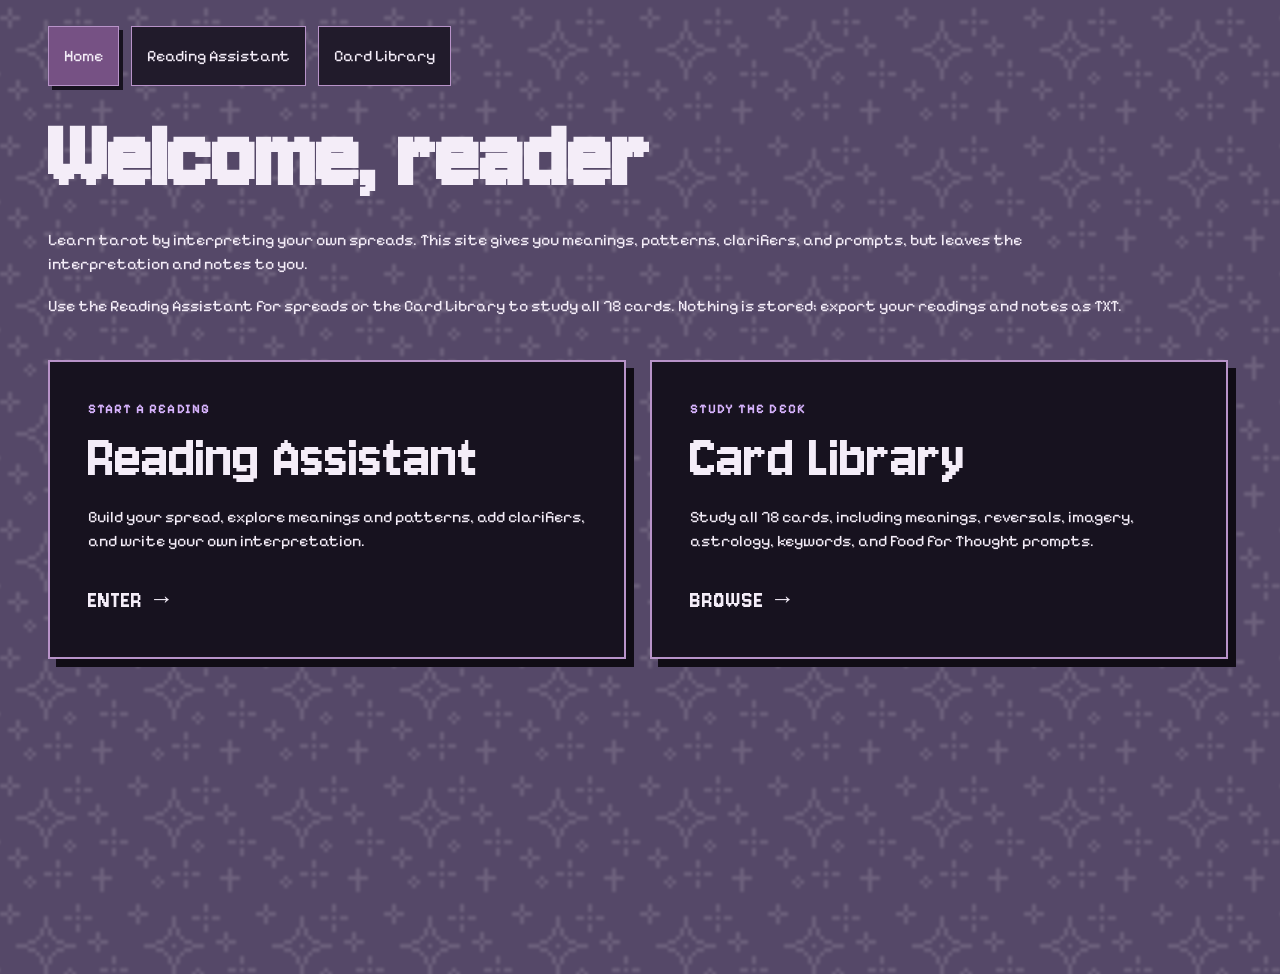
==== commit 10d197c0: "removed summary for more of a teaching model" ====
--- a/index.html
+++ b/index.html
@@ -8,7 +8,7 @@
   <link rel="preconnect" href="https://fonts.googleapis.com">
   <link rel="preconnect" href="https://fonts.gstatic.com" crossorigin>
   <link href="https://fonts.googleapis.com/css2?family=Jersey+10&family=Pixelify+Sans:wght@400..700&display=swap" rel="stylesheet">
-  <link rel="stylesheet" href="style.css?v=24">
+  <link rel="stylesheet" href="style.css?v=26">
 </head>
 <body class="home-page">
   <nav class="site-nav" aria-label="Main navigation">
@@ -22,17 +22,8 @@
       <h1>Welcome, reader</h1>
 
       <div class="home-description">
-        <p>
-          Enter your cards below, and we'll share the meanings, astrology, and more behind the cards you drew. The goal is to TEACH you how to read cards, not to read them for you.
-        </p>
-
-        <p>
-          Type the cards you pull. If clarifying, click on the card you are clarifying before entering the name of the clarifying card. Question prompts also appear for clarifying spreads; it does not erase your original reading, and you can edit the text field to adapt the question to your situation.
-        </p>
-
-        <p>
-          <strong>Any readings can be downloaded as a TXT FILE!</strong> This way you can keep your readings private, but store them in whatever word processor, notes platform, Notion journal, etc. you'd like to. We do NOT store your information; all reads are private and belong to you only. Type the name of the question and any clarifying spreads you're pulling for, and download for your own records.
-        </p>
+        <p>Learn tarot by interpreting your own spreads. This site gives you meanings, patterns, clarifiers, and prompts, but leaves the interpretation and notes to you.</p>
+        <p>Use the Reading Assistant for spreads or the Card Library to study all 78 cards. Nothing is stored; export your readings and notes as TXT.</p>
       </div>
     </section>
 
@@ -40,14 +31,14 @@
       <a class="home-destination-card" href="reader.html">
         <span class="home-destination-kicker">START A READING</span>
         <span class="home-destination-title">Reading Assistant</span>
-        <span class="home-destination-copy">Enter your spread, add clarifiers, spot patterns, save follow-up questions, and keep the whole reading together.</span>
+        <span class="home-destination-copy">Build your spread, explore meanings and patterns, add clarifiers, and write your own interpretation.</span>
         <span class="home-destination-action">ENTER →</span>
       </a>
 
       <a class="home-destination-card" href="library.html">
         <span class="home-destination-kicker">STUDY THE DECK</span>
         <span class="home-destination-title">Card Library</span>
-        <span class="home-destination-copy">Browse all 78 cards, search meanings and keywords, and review imagery, astrology, reversals, and Food for Thought.</span>
+        <span class="home-destination-copy">Study all 78 cards, including meanings, reversals, imagery, astrology, keywords, and Food for Thought prompts.</span>
         <span class="home-destination-action">BROWSE →</span>
       </a>
     </section>
--- a/style.css
+++ b/style.css
@@ -1791,3 +1791,54 @@
     min-height: 220px;
   }
 }
+
+/* -------------------------------------------------------------------------- */
+/* Three-page consistency                                                      */
+/* -------------------------------------------------------------------------- */
+.reader-header {
+  margin: 0 0 22px;
+}
+
+.reader-header h1 {
+  margin: 0;
+}
+
+
+/* -------------------------------------------------------------------------- */
+/* Reader notes                                                                */
+/* -------------------------------------------------------------------------- */
+
+.spread-notes-panel {
+  width: 100%;
+  max-width: 900px;
+  margin-top: 14px;
+}
+
+.spread-notes-panel h3 {
+  margin: 0 0 8px;
+  font-family: var(--heading-font, "Jersey 10", sans-serif);
+  font-size: 1.75rem;
+}
+
+.spread-notes-help {
+  max-width: 760px;
+  margin: 0 0 12px;
+  line-height: 1.55;
+}
+
+.spread-notes-input {
+  width: 100%;
+  min-height: 180px;
+  box-sizing: border-box;
+  resize: vertical;
+  padding: 14px 16px;
+  border: 1px solid #b893c9;
+  background: #f7f2f8;
+  color: #16131d;
+  font: 1rem/1.5 var(--body-font, "Pixelify Sans", sans-serif);
+}
+
+.spread-notes-input:focus {
+  outline: 2px solid #d8b4fe;
+  outline-offset: 2px;
+}
